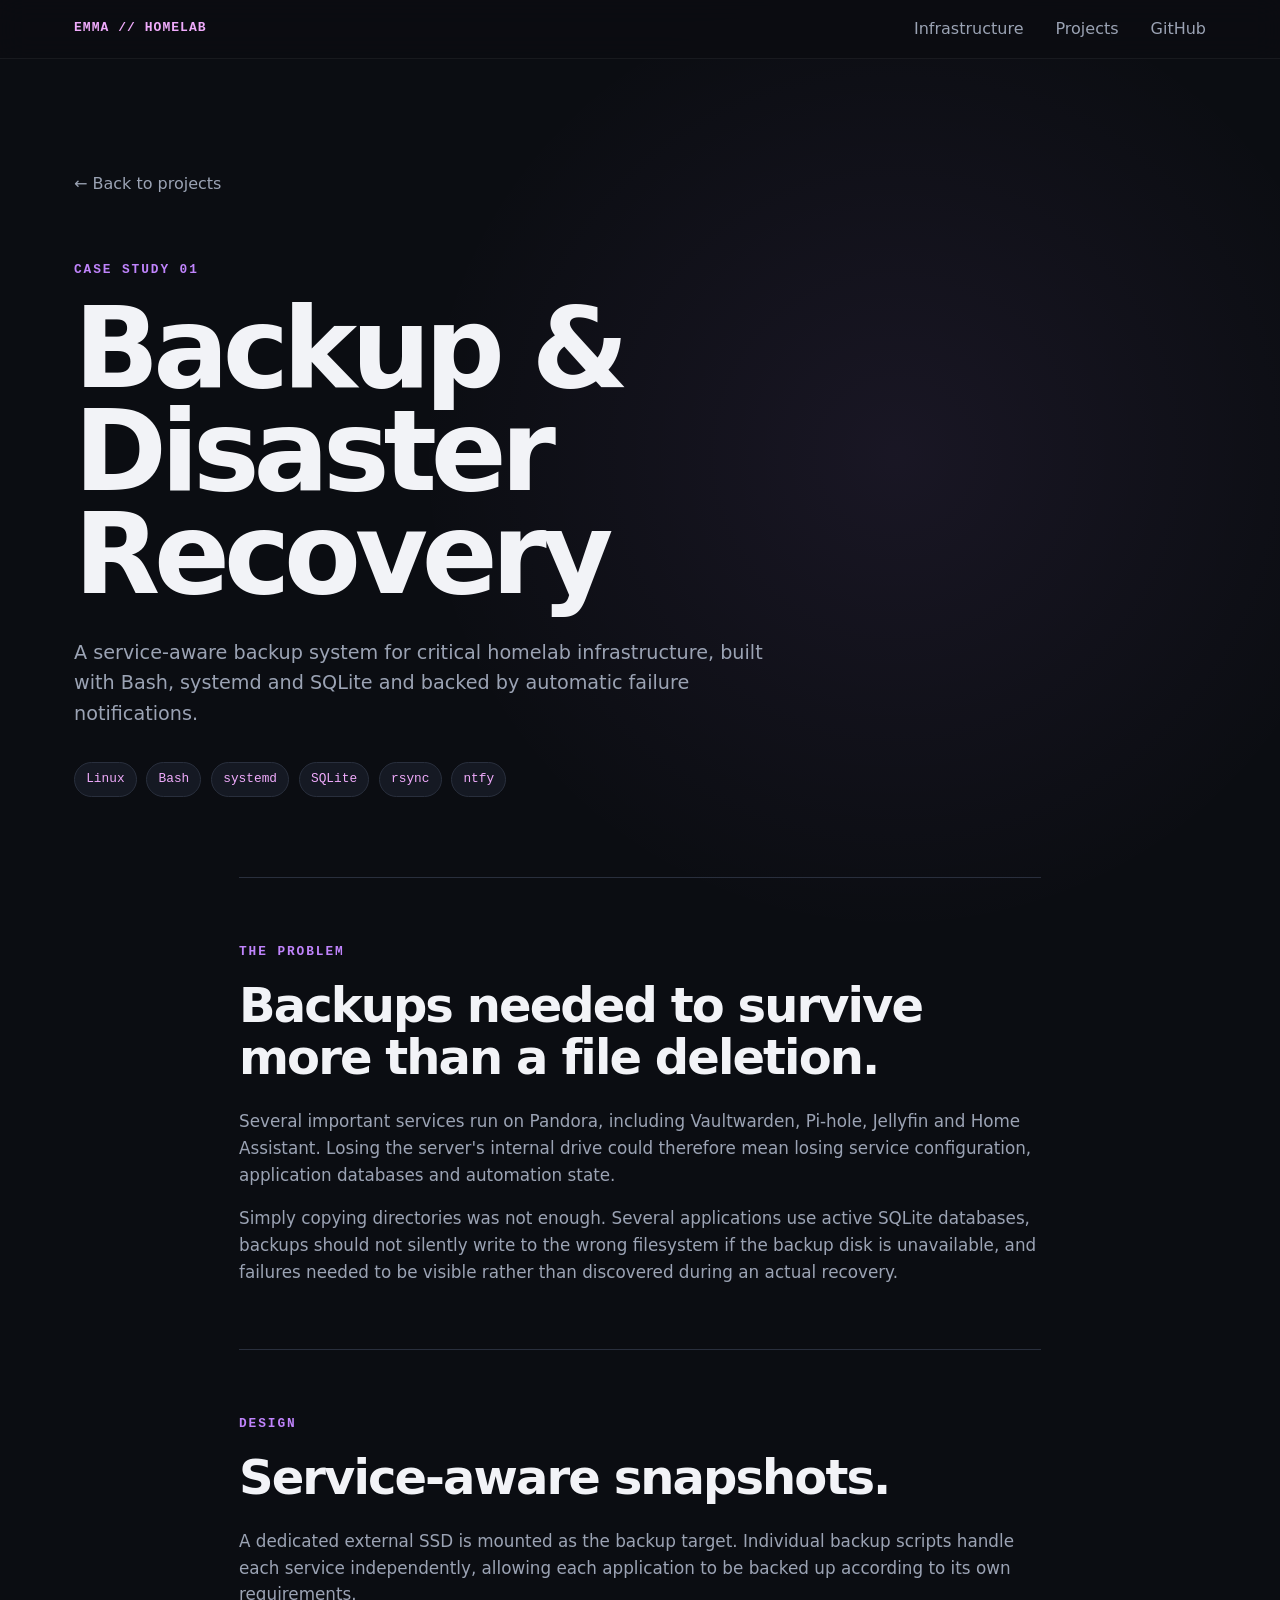
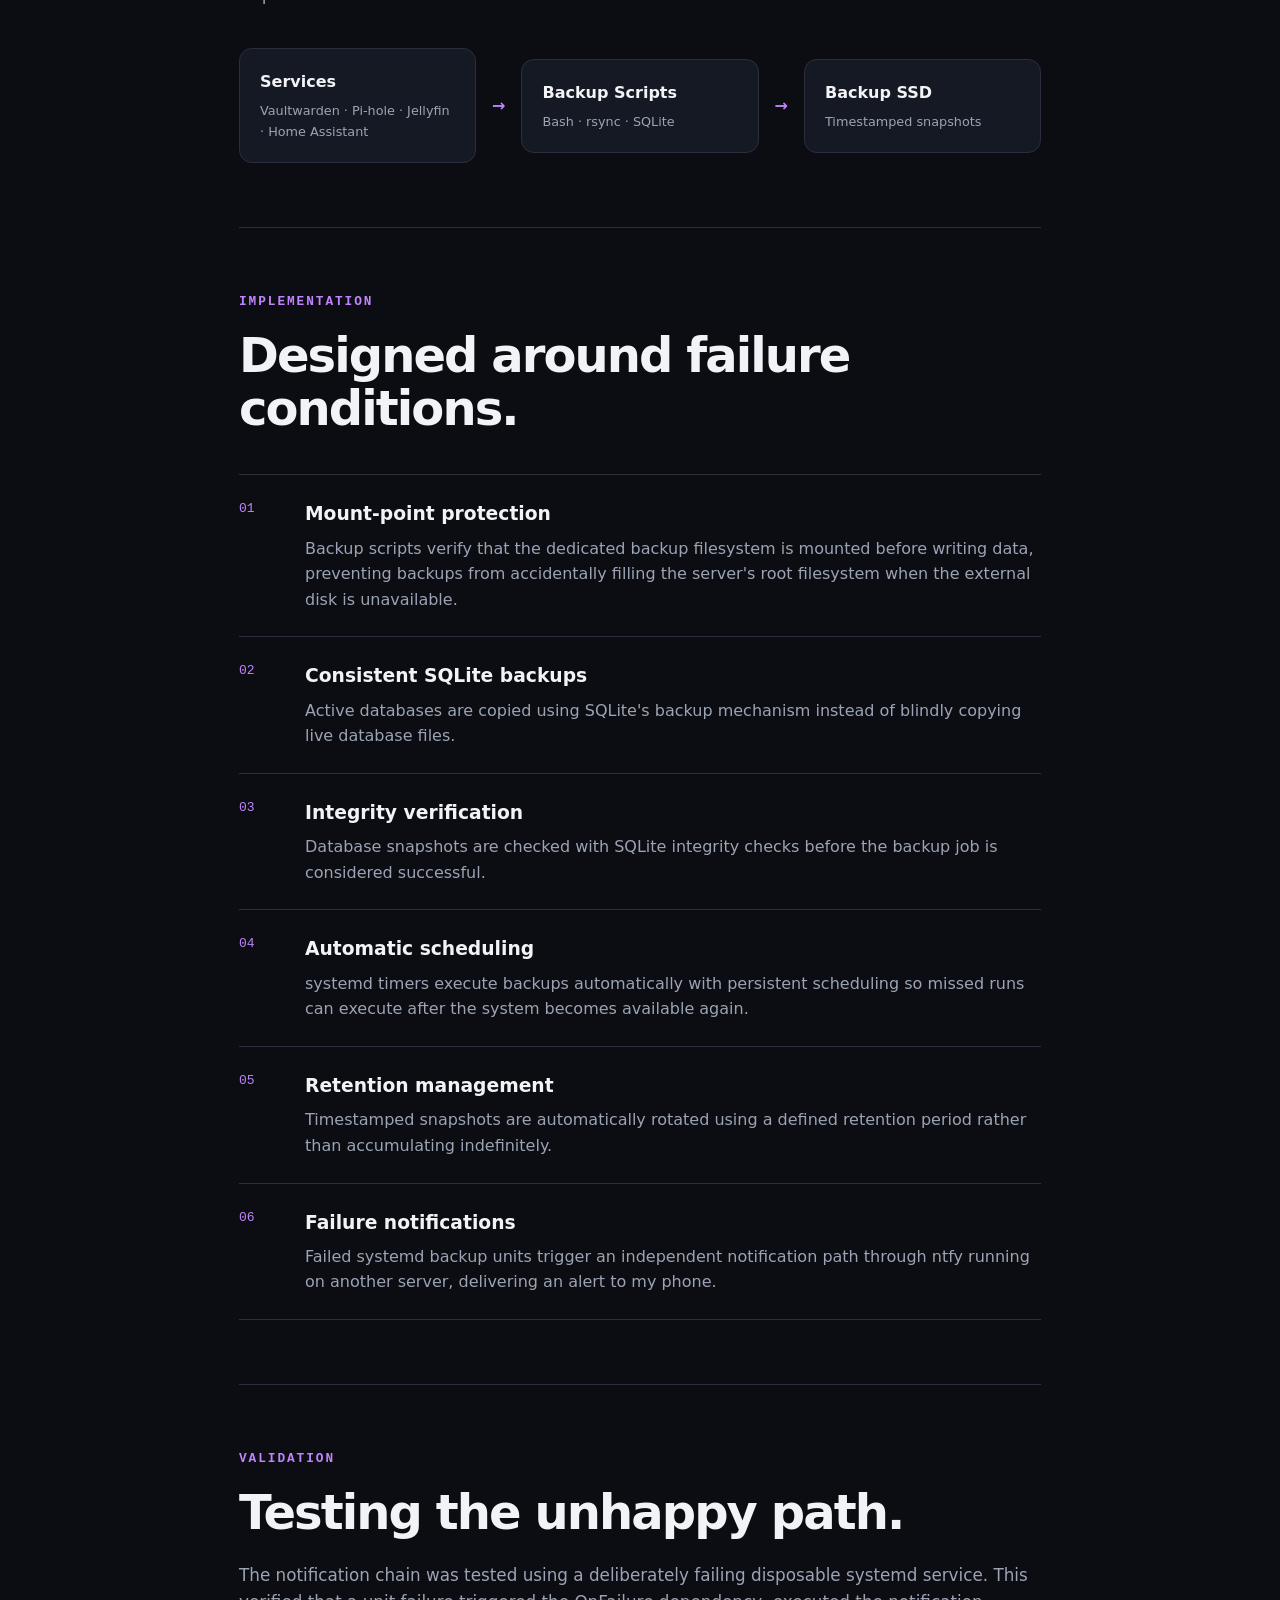
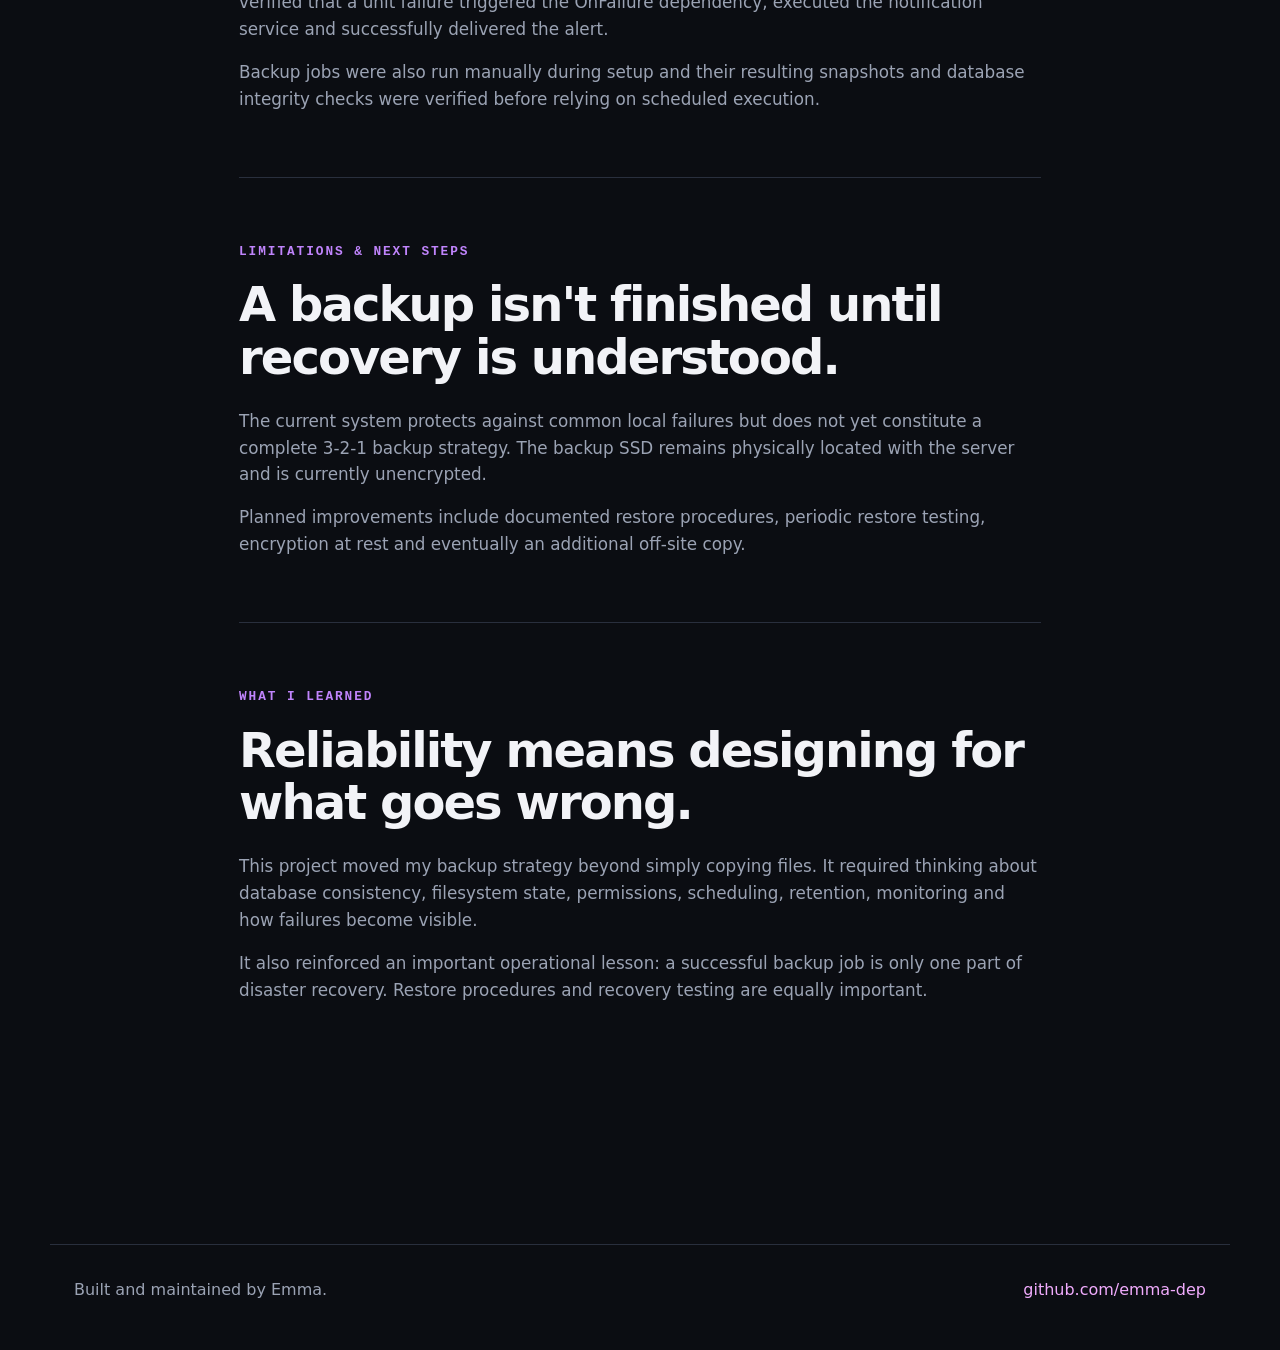
==== projects/disaster-recovery.html @ bcea4273 "Add homelab architecture and disaster recovery case study" ====
<!DOCTYPE html>
<html lang="en">
<head>
    <meta charset="UTF-8">
    <meta name="viewport" content="width=device-width, initial-scale=1.0">

    <meta
        name="description"
        content="Backup and disaster recovery architecture for Emma's Linux homelab."
    >

    <title>Backup & Disaster Recovery // Emma's Homelab</title>

    <link rel="stylesheet" href="../assets/css/style.css">
</head>

<body>

<header class="site-header">
    <nav class="navbar">
        <a class="logo" href="../index.html">EMMA // HOMELAB</a>

        <div class="nav-links">
            <a href="../index.html#infrastructure">Infrastructure</a>
            <a href="../index.html#projects">Projects</a>
            <a href="https://github.com/emma-dep">GitHub</a>
        </div>
    </nav>
</header>


<main>

    <section class="case-hero">

        <a class="back-link" href="../index.html#projects">
            ← Back to projects
        </a>

        <p class="eyebrow">CASE STUDY 01</p>

        <h1>Backup &<br>Disaster Recovery</h1>

        <p class="case-intro">
            A service-aware backup system for critical homelab infrastructure,
            built with Bash, systemd and SQLite and backed by automatic
            failure notifications.
        </p>

        <div class="case-tags">
            <span>Linux</span>
            <span>Bash</span>
            <span>systemd</span>
            <span>SQLite</span>
            <span>rsync</span>
            <span>ntfy</span>
        </div>

    </section>


    <section class="case-content">

        <article class="case-section">
            <p class="eyebrow">THE PROBLEM</p>
            <h2>Backups needed to survive more than a file deletion.</h2>

            <p>
                Several important services run on Pandora, including
                Vaultwarden, Pi-hole, Jellyfin and Home Assistant. Losing the
                server's internal drive could therefore mean losing service
                configuration, application databases and automation state.
            </p>

            <p>
                Simply copying directories was not enough. Several applications
                use active SQLite databases, backups should not silently write
                to the wrong filesystem if the backup disk is unavailable, and
                failures needed to be visible rather than discovered during an
                actual recovery.
            </p>
        </article>


        <article class="case-section">
            <p class="eyebrow">DESIGN</p>
            <h2>Service-aware snapshots.</h2>

            <p>
                A dedicated external SSD is mounted as the backup target.
                Individual backup scripts handle each service independently,
                allowing each application to be backed up according to its own
                requirements.
            </p>

            <div class="design-flow">
                <div>
                    <strong>Services</strong>
                    <span>Vaultwarden · Pi-hole · Jellyfin · Home Assistant</span>
                </div>

                <b>→</b>

                <div>
                    <strong>Backup Scripts</strong>
                    <span>Bash · rsync · SQLite</span>
                </div>

                <b>→</b>

                <div>
                    <strong>Backup SSD</strong>
                    <span>Timestamped snapshots</span>
                </div>
            </div>
        </article>


        <article class="case-section">
            <p class="eyebrow">IMPLEMENTATION</p>
            <h2>Designed around failure conditions.</h2>

            <div class="feature-list">

                <div class="feature">
                    <span>01</span>
                    <div>
                        <h3>Mount-point protection</h3>
                        <p>
                            Backup scripts verify that the dedicated backup
                            filesystem is mounted before writing data, preventing
                            backups from accidentally filling the server's root
                            filesystem when the external disk is unavailable.
                        </p>
                    </div>
                </div>

                <div class="feature">
                    <span>02</span>
                    <div>
                        <h3>Consistent SQLite backups</h3>
                        <p>
                            Active databases are copied using SQLite's backup
                            mechanism instead of blindly copying live database
                            files.
                        </p>
                    </div>
                </div>

                <div class="feature">
                    <span>03</span>
                    <div>
                        <h3>Integrity verification</h3>
                        <p>
                            Database snapshots are checked with SQLite integrity
                            checks before the backup job is considered successful.
                        </p>
                    </div>
                </div>

                <div class="feature">
                    <span>04</span>
                    <div>
                        <h3>Automatic scheduling</h3>
                        <p>
                            systemd timers execute backups automatically with
                            persistent scheduling so missed runs can execute
                            after the system becomes available again.
                        </p>
                    </div>
                </div>

                <div class="feature">
                    <span>05</span>
                    <div>
                        <h3>Retention management</h3>
                        <p>
                            Timestamped snapshots are automatically rotated using
                            a defined retention period rather than accumulating
                            indefinitely.
                        </p>
                    </div>
                </div>

                <div class="feature">
                    <span>06</span>
                    <div>
                        <h3>Failure notifications</h3>
                        <p>
                            Failed systemd backup units trigger an independent
                            notification path through ntfy running on another
                            server, delivering an alert to my phone.
                        </p>
                    </div>
                </div>

            </div>
        </article>


        <article class="case-section">
            <p class="eyebrow">VALIDATION</p>
            <h2>Testing the unhappy path.</h2>

            <p>
                The notification chain was tested using a deliberately failing
                disposable systemd service. This verified that a unit failure
                triggered the OnFailure dependency, executed the notification
                service and successfully delivered the alert.
            </p>

            <p>
                Backup jobs were also run manually during setup and their
                resulting snapshots and database integrity checks were verified
                before relying on scheduled execution.
            </p>
        </article>


        <article class="case-section">
            <p class="eyebrow">LIMITATIONS & NEXT STEPS</p>
            <h2>A backup isn't finished until recovery is understood.</h2>

            <p>
                The current system protects against common local failures but
                does not yet constitute a complete 3-2-1 backup strategy. The
                backup SSD remains physically located with the server and is
                currently unencrypted.
            </p>

            <p>
                Planned improvements include documented restore procedures,
                periodic restore testing, encryption at rest and eventually an
                additional off-site copy.
            </p>
        </article>


        <article class="case-section">
            <p class="eyebrow">WHAT I LEARNED</p>
            <h2>Reliability means designing for what goes wrong.</h2>

            <p>
                This project moved my backup strategy beyond simply copying
                files. It required thinking about database consistency,
                filesystem state, permissions, scheduling, retention,
                monitoring and how failures become visible.
            </p>

            <p>
                It also reinforced an important operational lesson: a successful
                backup job is only one part of disaster recovery. Restore
                procedures and recovery testing are equally important.
            </p>
        </article>

    </section>

</main>


<footer class="site-footer">
    <p>Built and maintained by Emma.</p>
    <a href="https://github.com/emma-dep">github.com/emma-dep</a>
</footer>

</body>
</html>
---- assets/css/style.css ----
/* ---------- Base ---------- */

:root {
    --bg: #0b0d12;
    --bg-soft: #11141b;
    --card: #151923;
    --card-hover: #1a1f2b;

    --text: #f2f3f7;
    --text-muted: #9ba3b4;

    --accent: #c084fc;
    --accent-soft: #f0abfc;
    --border: #292f3d;

    --max-width: 1180px;
}

* {
    box-sizing: border-box;
    margin: 0;
    padding: 0;
}

html {
    scroll-behavior: smooth;
}

body {
    background:
        radial-gradient(
            circle at 70% 10%,
            rgba(192, 132, 252, 0.08),
            transparent 30rem
        ),
        var(--bg);

    color: var(--text);

    font-family:
        Inter,
        ui-sans-serif,
        system-ui,
        -apple-system,
        BlinkMacSystemFont,
        "Segoe UI",
        sans-serif;

    line-height: 1.6;
}

a {
    color: inherit;
    text-decoration: none;
}


/* ---------- Navigation ---------- */

.site-header {
    position: sticky;
    top: 0;
    z-index: 100;

    background: rgba(11, 13, 18, 0.82);
    backdrop-filter: blur(14px);

    border-bottom: 1px solid rgba(255, 255, 255, 0.06);
}

.navbar {
    max-width: var(--max-width);
    margin: auto;
    padding: 1rem 1.5rem;

    display: flex;
    justify-content: space-between;
    align-items: center;
}

.logo {
    color: var(--accent-soft);
    font-family: monospace;
    font-weight: 700;
    letter-spacing: 0.08em;
}

.nav-links {
    display: flex;
    gap: 2rem;
}

.nav-links a {
    color: var(--text-muted);
    transition: color 0.2s ease;
}

.nav-links a:hover {
    color: var(--text);
}


/* ---------- Hero ---------- */

.hero {
    max-width: var(--max-width);
    margin: auto;

    min-height: 76vh;

    display: flex;
    flex-direction: column;
    justify-content: center;

    padding: 7rem 1.5rem;
}

.eyebrow {
    color: var(--accent);
    font-family: monospace;

    font-size: 0.8rem;
    font-weight: 700;

    letter-spacing: 0.15em;

    margin-bottom: 1rem;
}

.hero h1 {
    max-width: 900px;

    font-size: clamp(3rem, 8vw, 6.5rem);
    line-height: 0.98;

    letter-spacing: -0.055em;
}

.hero h1 span {
    display: block;
    color: var(--text-muted);
}

.hero-description {
    max-width: 650px;

    margin-top: 2rem;

    color: var(--text-muted);
    font-size: 1.15rem;
}

.hero-actions {
    display: flex;
    gap: 1rem;

    margin-top: 2.5rem;
}


/* ---------- Buttons ---------- */

.button {
    display: inline-flex;
    align-items: center;
    justify-content: center;

    padding: 0.8rem 1.2rem;

    border-radius: 0.55rem;
    border: 1px solid var(--border);

    font-weight: 600;

    transition:
        transform 0.2s ease,
        background 0.2s ease,
        border-color 0.2s ease;
}

.button:hover {
    transform: translateY(-2px);
}

.button.primary {
    background: var(--accent);
    color: #120c18;

    border-color: var(--accent);
}

.button.primary:hover {
    background: var(--accent-soft);
}

.button.secondary {
    background: var(--bg-soft);
}

.button.secondary:hover {
    border-color: var(--accent);
}


/* ---------- Sections ---------- */

.section {
    max-width: var(--max-width);
    margin: auto;

    padding: 6rem 1.5rem;
}

.section-heading {
    max-width: 680px;
    margin-bottom: 3rem;
}

.section-heading h2 {
    font-size: clamp(2rem, 5vw, 3.5rem);
    letter-spacing: -0.04em;

    margin-bottom: 1rem;
}

.section-heading > p:last-child {
    color: var(--text-muted);
}


/* ---------- Server Cards ---------- */

.server-grid {
    display: grid;

    grid-template-columns:
        repeat(3, minmax(0, 1fr));

    gap: 1.2rem;
}

.server-card {
    min-height: 330px;

    padding: 2rem;

    background: linear-gradient(
        145deg,
        var(--card),
        var(--bg-soft)
    );

    border: 1px solid var(--border);
    border-radius: 1rem;

    transition:
        transform 0.25s ease,
        border-color 0.25s ease;
}

.server-card:hover {
    transform: translateY(-4px);
    border-color: var(--accent);
}

.server-role {
    color: var(--accent);

    font-family: monospace;
    font-size: 0.75rem;
    font-weight: 700;

    letter-spacing: 0.14em;
}

.server-card h3 {
    margin-top: 0.5rem;

    font-size: 2rem;
    letter-spacing: -0.03em;
}

.server-card > p:not(.server-role) {
    color: var(--text-muted);
}

.server-card ul {
    list-style: none;

    margin-top: 2rem;

    display: grid;
    gap: 0.6rem;
}

.server-card li {
    color: var(--text-muted);
}

.server-card li::before {
    content: "→";

    color: var(--accent);

    margin-right: 0.6rem;
}

/* ---------- Architecture ---------- */

.architecture-map {
    position: relative;

    padding: 3rem;

    background:
        radial-gradient(
            circle at center,
            rgba(192, 132, 252, 0.07),
            transparent 55%
        ),
        var(--bg-soft);

    border: 1px solid var(--border);
    border-radius: 1rem;
}

.network-node,
.alert-node {
    width: fit-content;
    min-width: 250px;

    margin: auto;
    padding: 1.25rem 1.5rem;

    text-align: center;

    background: var(--card);

    border: 1px solid var(--border);
    border-radius: 0.8rem;
}

.network-node strong,
.alert-node strong {
    display: block;
    font-size: 1.1rem;
}

.network-node small,
.alert-node small {
    color: var(--text-muted);
}

.node-label {
    display: block;

    margin-bottom: 0.35rem;

    color: var(--accent);

    font-family: monospace;
    font-size: 0.7rem;
    font-weight: 700;

    letter-spacing: 0.12em;
}

.architecture-line.vertical {
    width: 1px;
    height: 3rem;

    margin: auto;

    background: var(--border);
}

.host-row {
    position: relative;

    display: grid;
    grid-template-columns: repeat(3, minmax(0, 1fr));

    gap: 1.2rem;
}

.host-row::before {
    content: "";

    position: absolute;

    top: -1.5rem;
    left: 16.66%;
    right: 16.66%;

    height: 1px;

    background: var(--border);
}

.architecture-host {
    position: relative;

    padding: 1.6rem;

    background: var(--card);

    border: 1px solid var(--border);
    border-radius: 0.8rem;
}

.architecture-host::before {
    content: "";

    position: absolute;

    width: 1px;
    height: 1.5rem;

    top: -1.5rem;
    left: 50%;

    background: var(--border);
}

.architecture-host h3 {
    margin-top: 0.4rem;

    font-size: 1.6rem;
}

.architecture-host > p {
    color: var(--text-muted);
}

.featured-host {
    border-color: rgba(192, 132, 252, 0.45);
}

.status-dot {
    position: absolute;

    top: 1.2rem;
    right: 1.2rem;

    width: 8px;
    height: 8px;

    background: #7ee787;

    border-radius: 50%;

    box-shadow: 0 0 10px rgba(126, 231, 135, 0.5);
}

.service-tags {
    display: flex;
    flex-wrap: wrap;

    gap: 0.4rem;

    margin-top: 1.25rem;
}

.service-tags span {
    padding: 0.3rem 0.55rem;

    background: var(--bg);

    border: 1px solid var(--border);
    border-radius: 0.35rem;

    color: var(--text-muted);

    font-family: monospace;
    font-size: 0.72rem;
}

.monitoring-note {
    margin-top: 1.25rem;
    padding-top: 1rem;

    border-top: 1px solid var(--border);

    color: var(--text-muted);
    font-size: 0.85rem;
}

.architecture-flow {
    display: flex;
    align-items: center;
    justify-content: center;

    gap: 0.8rem;

    margin: 2.5rem auto;

    color: var(--text-muted);

    font-family: monospace;
    font-size: 0.7rem;

    text-transform: uppercase;
    letter-spacing: 0.08em;
}

.flow-line {
    width: 70px;
    height: 1px;

    background: linear-gradient(
        90deg,
        var(--border),
        var(--accent),
        var(--border)
    );
}


/* Architecture mobile layout */

@media (max-width: 800px) {

    .architecture-map {
        padding: 1.5rem;
    }

    .host-row {
        grid-template-columns: 1fr;
        gap: 2.5rem;
    }

    .host-row::before {
        display: none;
    }

    .architecture-host::before {
        height: 2.5rem;
        top: -2.5rem;
    }

    .architecture-host:first-child::before {
        height: 1.5rem;
        top: -1.5rem;
    }

    .architecture-flow {
        flex-direction: column;
    }

    .flow-line {
        width: 1px;
        height: 20px;
    }

    .network-node,
    .alert-node {
        width: 100%;
        min-width: 0;
    }
}
/* ---------- Project Cards ---------- */

.project-grid {
    display: grid;

    grid-template-columns:
        repeat(2, minmax(0, 1fr));

    gap: 1.2rem;
}

.project-card {
    position: relative;

    min-height: 270px;

    padding: 2rem;

    background: var(--card);

    border: 1px solid var(--border);
    border-radius: 1rem;

    transition:
        transform 0.25s ease,
        background 0.25s ease,
        border-color 0.25s ease;
}

.project-card:hover {
    transform: translateY(-4px);

    background: var(--card-hover);
    border-color: var(--accent);
}

.project-number {
    color: var(--accent);

    font-family: monospace;
    font-size: 0.8rem;
}

.project-card h3 {
    margin-top: 1rem;

    font-size: 1.5rem;
}

.project-card > p:not(.project-number) {
    margin-top: 1rem;

    color: var(--text-muted);
}

.project-card span {
    display: block;

    margin-top: 2rem;

    color: var(--accent-soft);

    font-family: monospace;
    font-size: 0.8rem;
}


/* ---------- Technologies ---------- */

.technology-list {
    display: flex;
    flex-wrap: wrap;

    gap: 0.75rem;
}

.technology-list span {
    padding: 0.65rem 0.9rem;

    background: var(--card);

    border: 1px solid var(--border);
    border-radius: 999px;

    color: var(--text-muted);

    font-family: monospace;
    font-size: 0.85rem;

    transition:
        color 0.2s ease,
        border-color 0.2s ease;
}

.technology-list span:hover {
    color: var(--text);
    border-color: var(--accent);
}


/* ---------- Footer ---------- */

.site-footer {
    max-width: var(--max-width);

    margin: 4rem auto 0;
    padding: 2rem 1.5rem 3rem;

    border-top: 1px solid var(--border);

    display: flex;
    justify-content: space-between;

    color: var(--text-muted);
}

.site-footer a {
    color: var(--accent-soft);
}


/* ---------- Mobile ---------- */

@media (max-width: 800px) {

    .nav-links a:not(:last-child) {
        display: none;
    }

    .hero {
        min-height: auto;
        padding-top: 6rem;
        padding-bottom: 5rem;
    }

    .hero h1 {
        font-size: clamp(3rem, 14vw, 5rem);
    }

    .server-grid,
    .project-grid {
        grid-template-columns: 1fr;
    }

    .hero-actions {
        flex-direction: column;
        align-items: flex-start;
    }

    .site-footer {
        flex-direction: column;
        gap: 0.5rem;
    }
}

/* ---------- Case Studies ---------- */

.case-hero {
    max-width: var(--max-width);
    margin: auto;
    padding: 7rem 1.5rem 5rem;
}

.back-link {
    display: inline-block;
    margin-bottom: 4rem;
    color: var(--text-muted);
}

.back-link:hover {
    color: var(--accent-soft);
}

.case-hero h1 {
    max-width: 900px;
    font-size: clamp(3.5rem, 9vw, 7rem);
    line-height: 0.92;
    letter-spacing: -0.055em;
}

.case-intro {
    max-width: 700px;
    margin-top: 2rem;
    color: var(--text-muted);
    font-size: 1.2rem;
}

.case-tags {
    display: flex;
    flex-wrap: wrap;
    gap: 0.6rem;
    margin-top: 2rem;
}

.case-tags span {
    padding: 0.4rem 0.7rem;
    background: var(--card);
    border: 1px solid var(--border);
    border-radius: 999px;
    color: var(--accent-soft);
    font-family: monospace;
    font-size: 0.8rem;
}

.case-content {
    max-width: 850px;
    margin: auto;
    padding: 0 1.5rem 7rem;
}

.case-section {
    padding: 4rem 0;
    border-top: 1px solid var(--border);
}

.case-section h2 {
    margin-bottom: 1.5rem;
    font-size: clamp(2rem, 5vw, 3rem);
    line-height: 1.1;
    letter-spacing: -0.04em;
}

.case-section > p:not(.eyebrow) {
    margin-top: 1rem;
    color: var(--text-muted);
    font-size: 1.05rem;
}

.design-flow {
    display: grid;
    grid-template-columns: 1fr auto 1fr auto 1fr;
    gap: 1rem;
    align-items: center;
    margin-top: 2.5rem;
}

.design-flow > div {
    padding: 1.25rem;
    background: var(--card);
    border: 1px solid var(--border);
    border-radius: 0.8rem;
}

.design-flow strong,
.design-flow span {
    display: block;
}

.design-flow span {
    margin-top: 0.4rem;
    color: var(--text-muted);
    font-size: 0.8rem;
}

.design-flow b {
    color: var(--accent);
}

.feature-list {
    margin-top: 2.5rem;
    border-top: 1px solid var(--border);
}

.feature {
    display: grid;
    grid-template-columns: 50px 1fr;
    gap: 1rem;
    padding: 1.5rem 0;
    border-bottom: 1px solid var(--border);
}

.feature > span {
    color: var(--accent);
    font-family: monospace;
}

.feature h3 {
    margin-bottom: 0.4rem;
}

.feature p {
    color: var(--text-muted);
}

@media (max-width: 700px) {
    .design-flow {
        grid-template-columns: 1fr;
    }

    .design-flow > b {
        text-align: center;
        transform: rotate(90deg);
    }
}
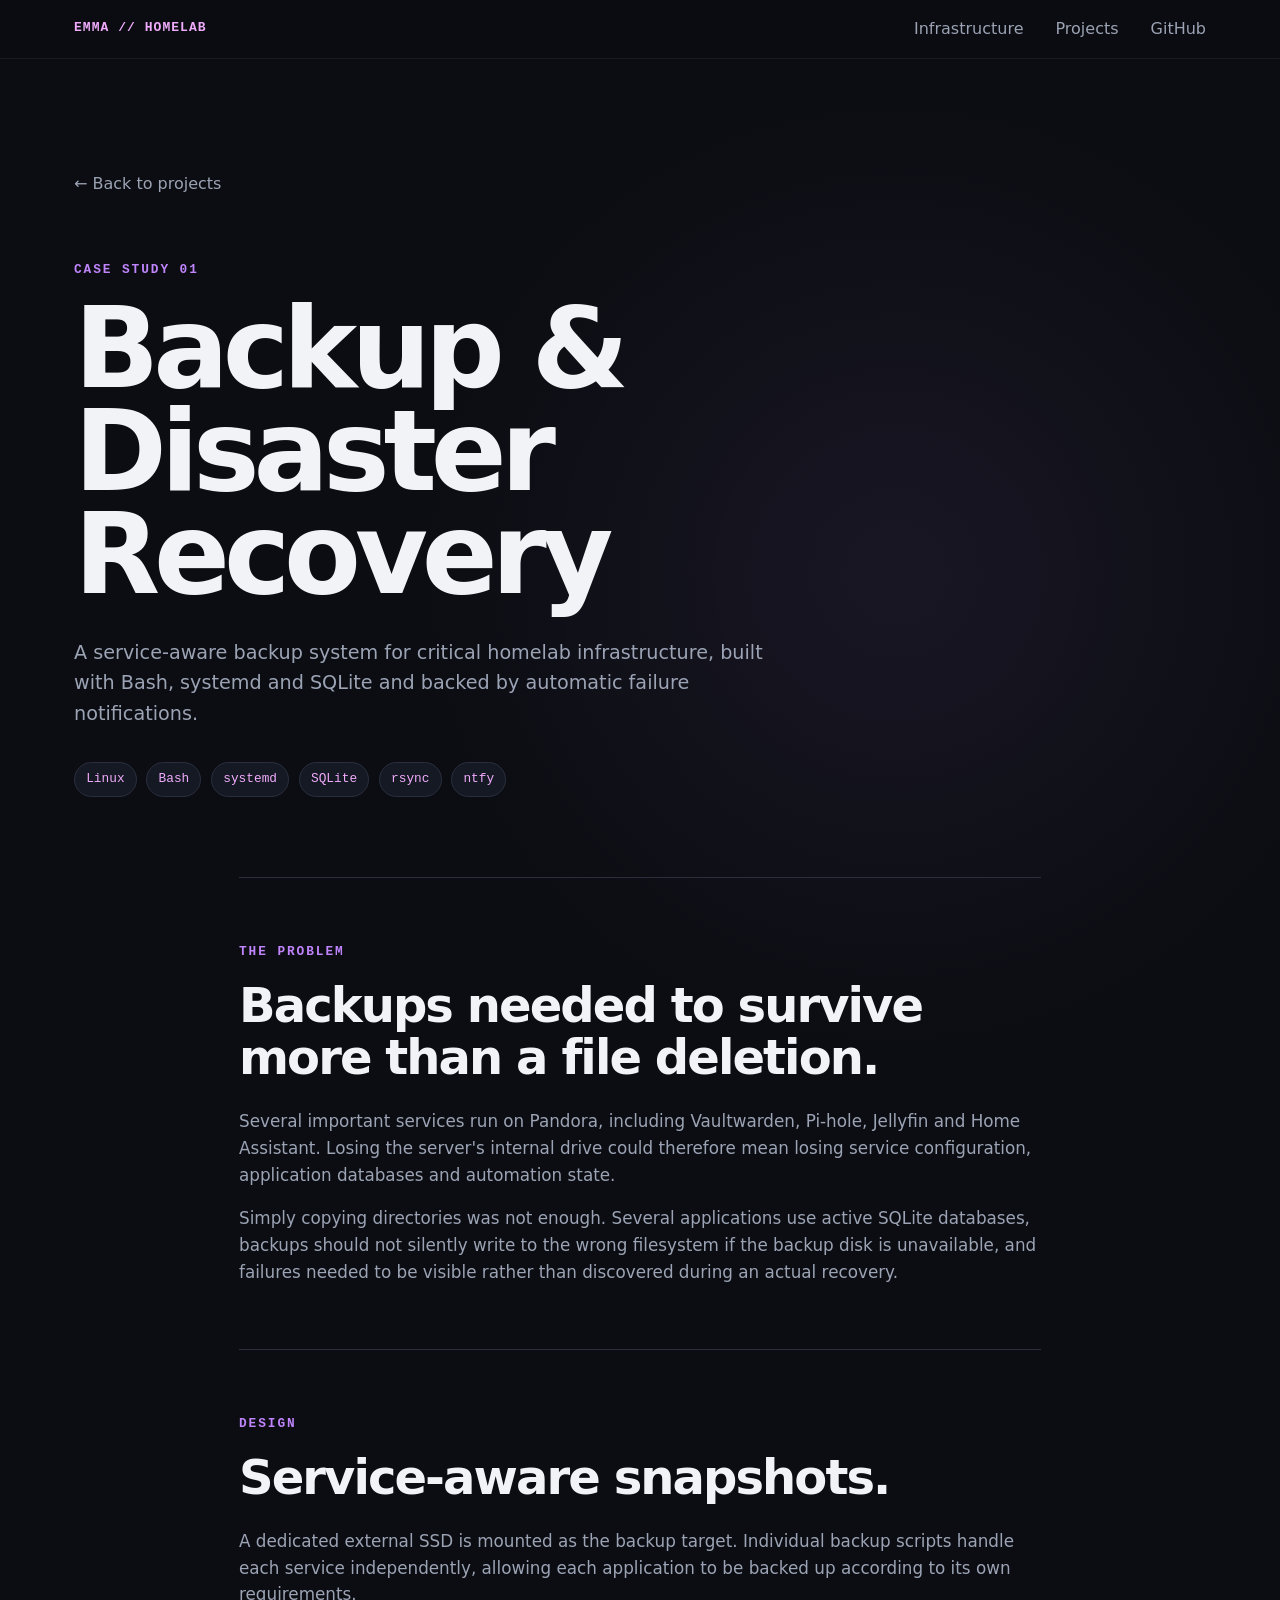
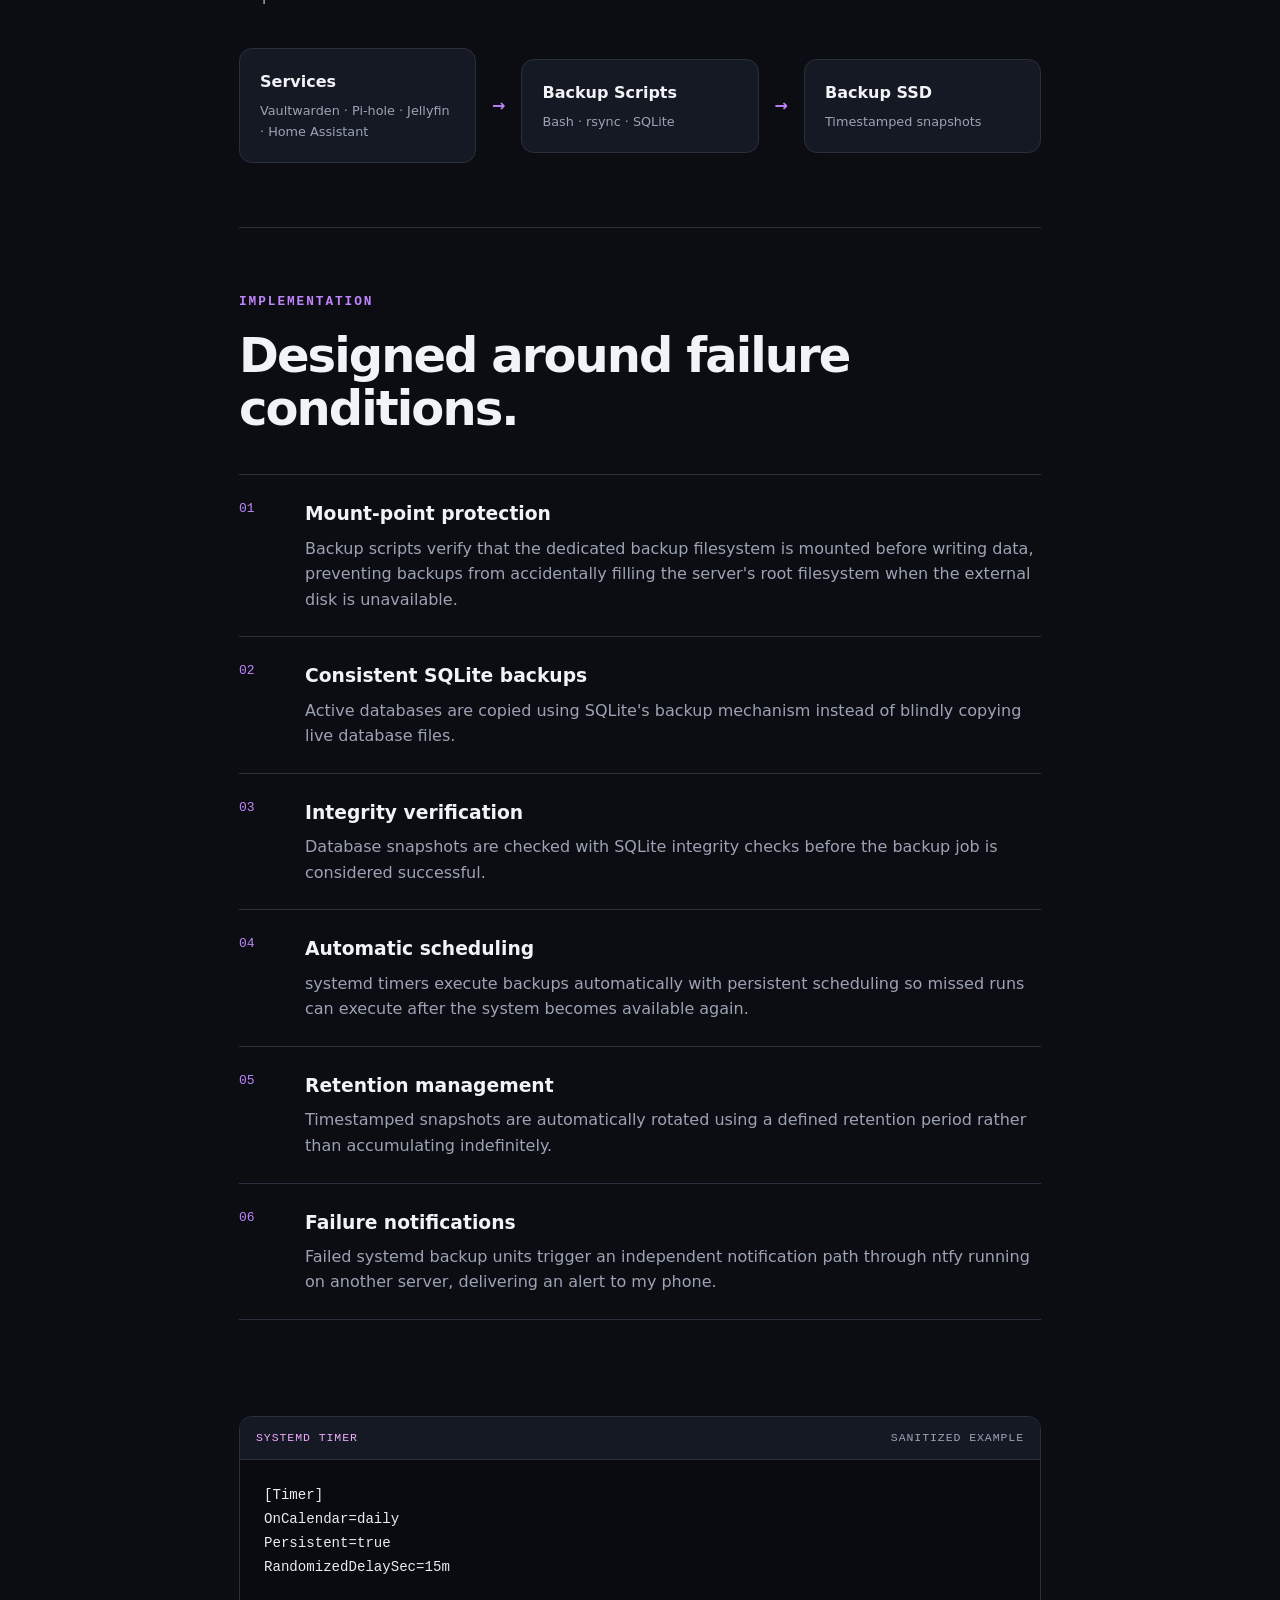
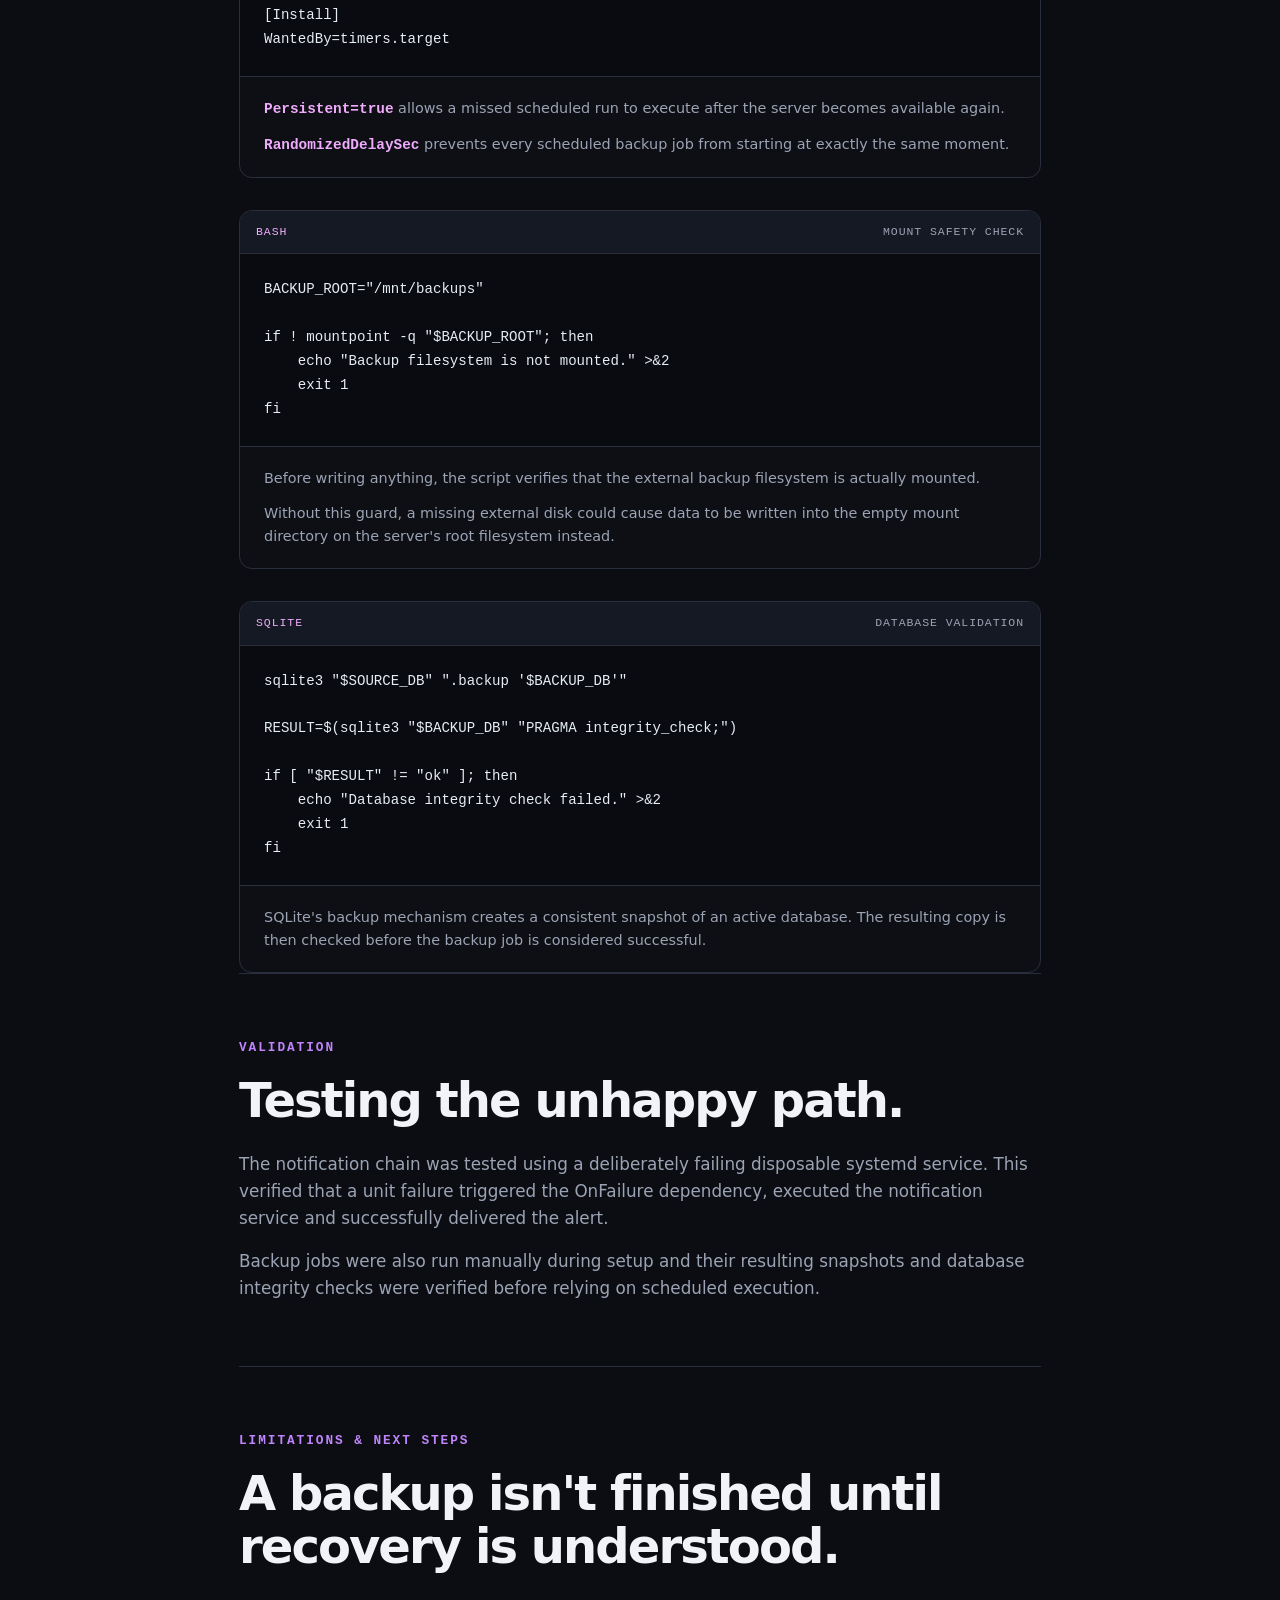
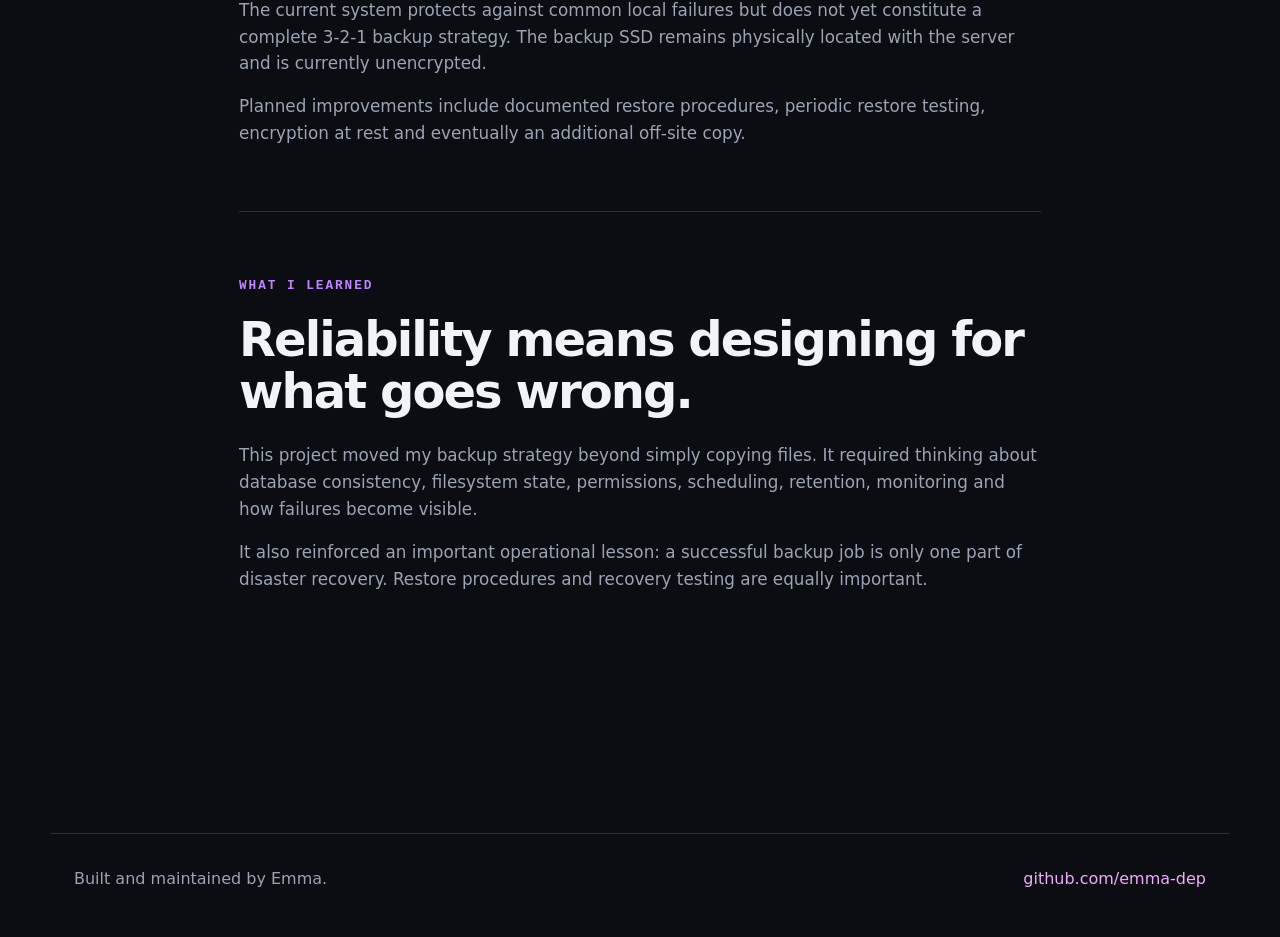
==== commit 943738ba: "Add technical examples to disaster recovery case study" ====
--- a/projects/disaster-recovery.html
+++ b/projects/disaster-recovery.html
@@ -197,7 +197,91 @@
             </div>
         </article>
 
-
+<div class="technical-example">
+
+    <div class="example-header">
+        <span>systemd timer</span>
+        <span>sanitized example</span>
+    </div>
+
+    <pre><code>[Timer]
+OnCalendar=daily
+Persistent=true
+RandomizedDelaySec=15m
+
+[Install]
+WantedBy=timers.target</code></pre>
+
+    <div class="example-explanation">
+        <p>
+            <strong>Persistent=true</strong> allows a missed scheduled run to
+            execute after the server becomes available again.
+        </p>
+
+        <p>
+            <strong>RandomizedDelaySec</strong> prevents every scheduled backup
+            job from starting at exactly the same moment.
+        </p>
+    </div>
+
+</div>
+
+
+<div class="technical-example">
+
+    <div class="example-header">
+        <span>Bash</span>
+        <span>mount safety check</span>
+    </div>
+
+    <pre><code>BACKUP_ROOT="/mnt/backups"
+
+if ! mountpoint -q "$BACKUP_ROOT"; then
+    echo "Backup filesystem is not mounted." >&amp;2
+    exit 1
+fi</code></pre>
+
+    <div class="example-explanation">
+        <p>
+            Before writing anything, the script verifies that the external
+            backup filesystem is actually mounted.
+        </p>
+
+        <p>
+            Without this guard, a missing external disk could cause data to be
+            written into the empty mount directory on the server's root
+            filesystem instead.
+        </p>
+    </div>
+
+</div>
+
+
+<div class="technical-example">
+
+    <div class="example-header">
+        <span>SQLite</span>
+        <span>database validation</span>
+    </div>
+
+    <pre><code>sqlite3 "$SOURCE_DB" ".backup '$BACKUP_DB'"
+
+RESULT=$(sqlite3 "$BACKUP_DB" "PRAGMA integrity_check;")
+
+if [ "$RESULT" != "ok" ]; then
+    echo "Database integrity check failed." >&amp;2
+    exit 1
+fi</code></pre>
+
+    <div class="example-explanation">
+        <p>
+            SQLite's backup mechanism creates a consistent snapshot of an
+            active database. The resulting copy is then checked before the
+            backup job is considered successful.
+        </p>
+    </div>
+
+</div>
         <article class="case-section">
             <p class="eyebrow">VALIDATION</p>
             <h2>Testing the unhappy path.</h2>
--- a/assets/css/style.css
+++ b/assets/css/style.css
@@ -852,3 +852,86 @@
         transform: rotate(90deg);
     }
 }
+
+/* ---------- Technical Examples ---------- */
+
+.technical-example {
+    margin-top: 2rem;
+
+    overflow: hidden;
+
+    background: #090b10;
+
+    border: 1px solid var(--border);
+    border-radius: 0.8rem;
+}
+
+.example-header {
+    display: flex;
+    justify-content: space-between;
+    gap: 1rem;
+
+    padding: 0.75rem 1rem;
+
+    background: var(--card);
+
+    border-bottom: 1px solid var(--border);
+
+    color: var(--text-muted);
+
+    font-family: monospace;
+    font-size: 0.72rem;
+
+    text-transform: uppercase;
+    letter-spacing: 0.08em;
+}
+
+.example-header span:first-child {
+    color: var(--accent-soft);
+}
+
+.technical-example pre {
+    margin: 0;
+    padding: 1.5rem;
+
+    overflow-x: auto;
+
+    color: #e6edf3;
+
+    font-family:
+        "SFMono-Regular",
+        Consolas,
+        "Liberation Mono",
+        monospace;
+
+    font-size: 0.88rem;
+    line-height: 1.7;
+
+    tab-size: 4;
+}
+
+.technical-example code {
+    font-family: inherit;
+}
+
+.example-explanation {
+    padding: 1.25rem 1.5rem;
+
+    border-top: 1px solid var(--border);
+
+    background: rgba(255, 255, 255, 0.015);
+}
+
+.example-explanation p {
+    color: var(--text-muted);
+    font-size: 0.9rem;
+}
+
+.example-explanation p + p {
+    margin-top: 0.75rem;
+}
+
+.example-explanation strong {
+    color: var(--accent-soft);
+    font-family: monospace;
+}
